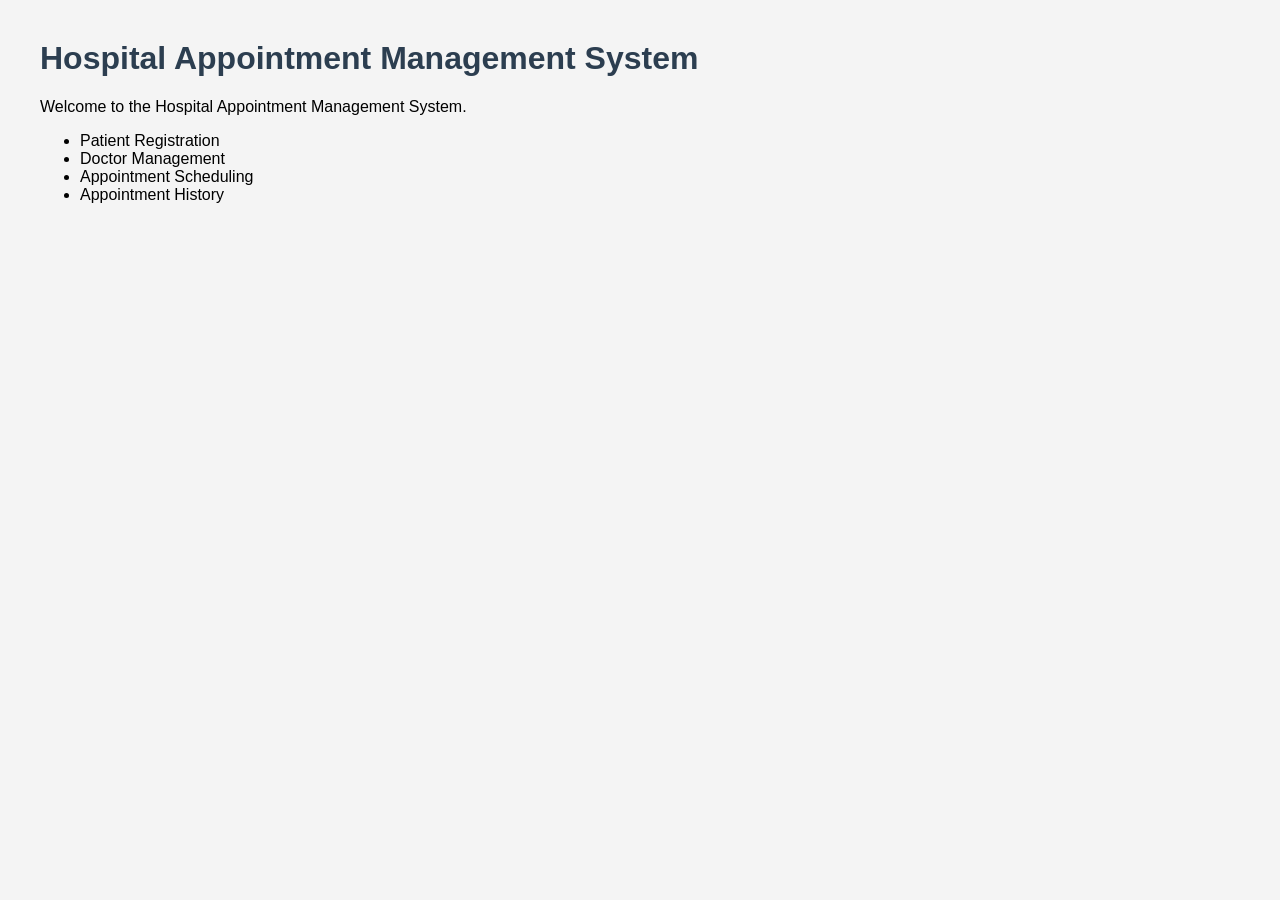
==== index.html @ 6da68ca1 "Create hospital appointment system structure" ====
<!DOCTYPE html>
<html>
<head>
    <title>Hospital Appointment Management System</title>
    <link rel="stylesheet" href="style.css">
</head>
<body>

<h1>Hospital Appointment Management System</h1>

<p>Welcome to the Hospital Appointment Management System.</p>

<ul>
    <li>Patient Registration</li>
    <li>Doctor Management</li>
    <li>Appointment Scheduling</li>
    <li>Appointment History</li>
</ul>

</body>
</html>
---- style.css ----
body {
    font-family: Arial;
    margin: 40px;
    background-color: #f4f4f4;
}

h1 {
    color: #2c3e50;
}
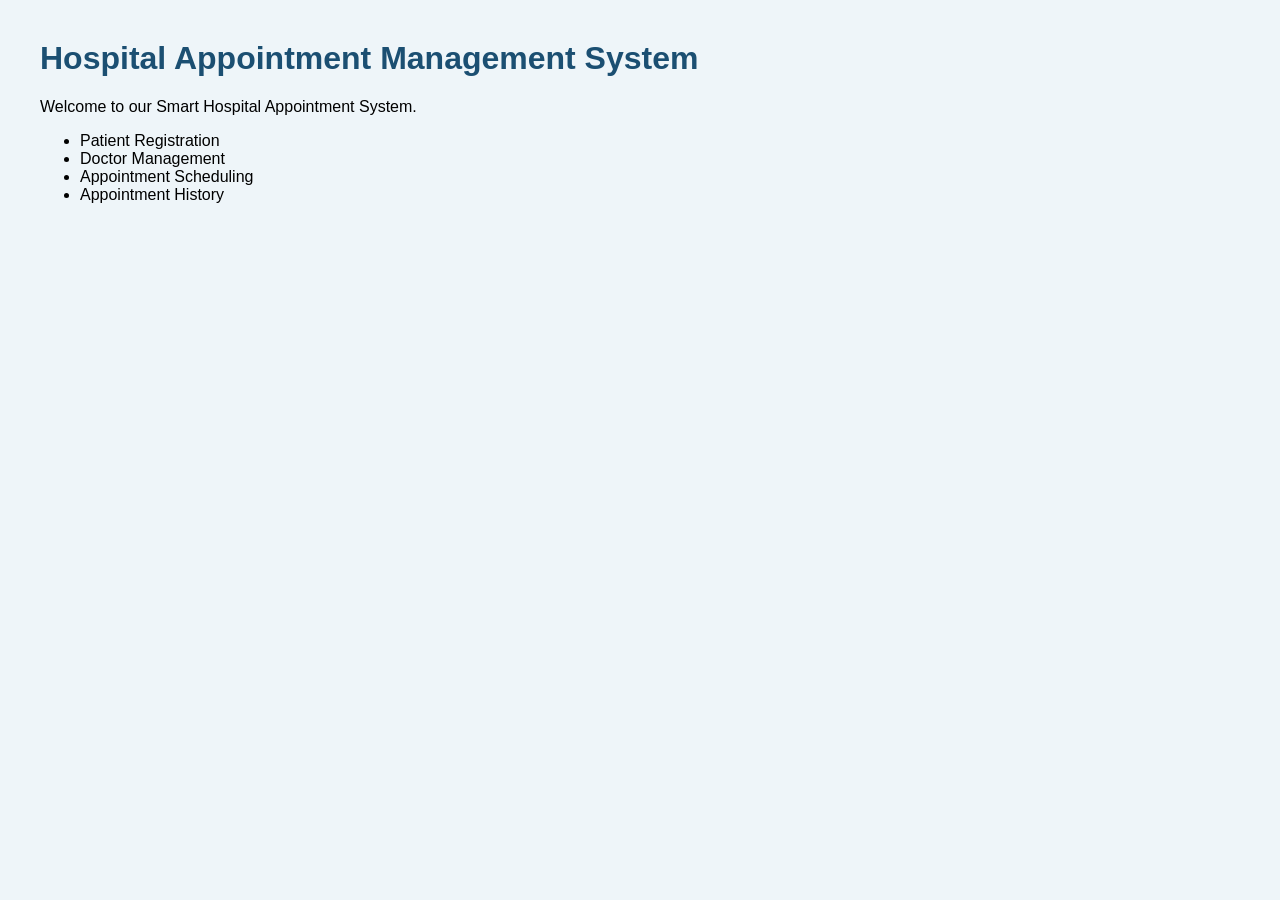
==== commit b768a376: "Update hospital system welcome message" ====
--- a/index.html
+++ b/index.html
@@ -8,7 +8,7 @@
 
 <h1>Hospital Appointment Management System</h1>
 
-<p>Welcome to the Hospital Appointment Management System.</p>
+<p>Welcome to our Smart Hospital Appointment System.</p>
 
 <ul>
     <li>Patient Registration</li>
--- a/style.css
+++ b/style.css
@@ -1,9 +1,17 @@
 body {
     font-family: Arial;
     margin: 40px;
-    background-color: #f4f4f4;
+    background-color: #eef5f9;
 }
 
 h1 {
-    color: #2c3e50;
+    color: #1b4f72;
+}
+
+h2 {
+    color: #2874a6;
+}
+
+button {
+    padding: 10px 20px;
 }
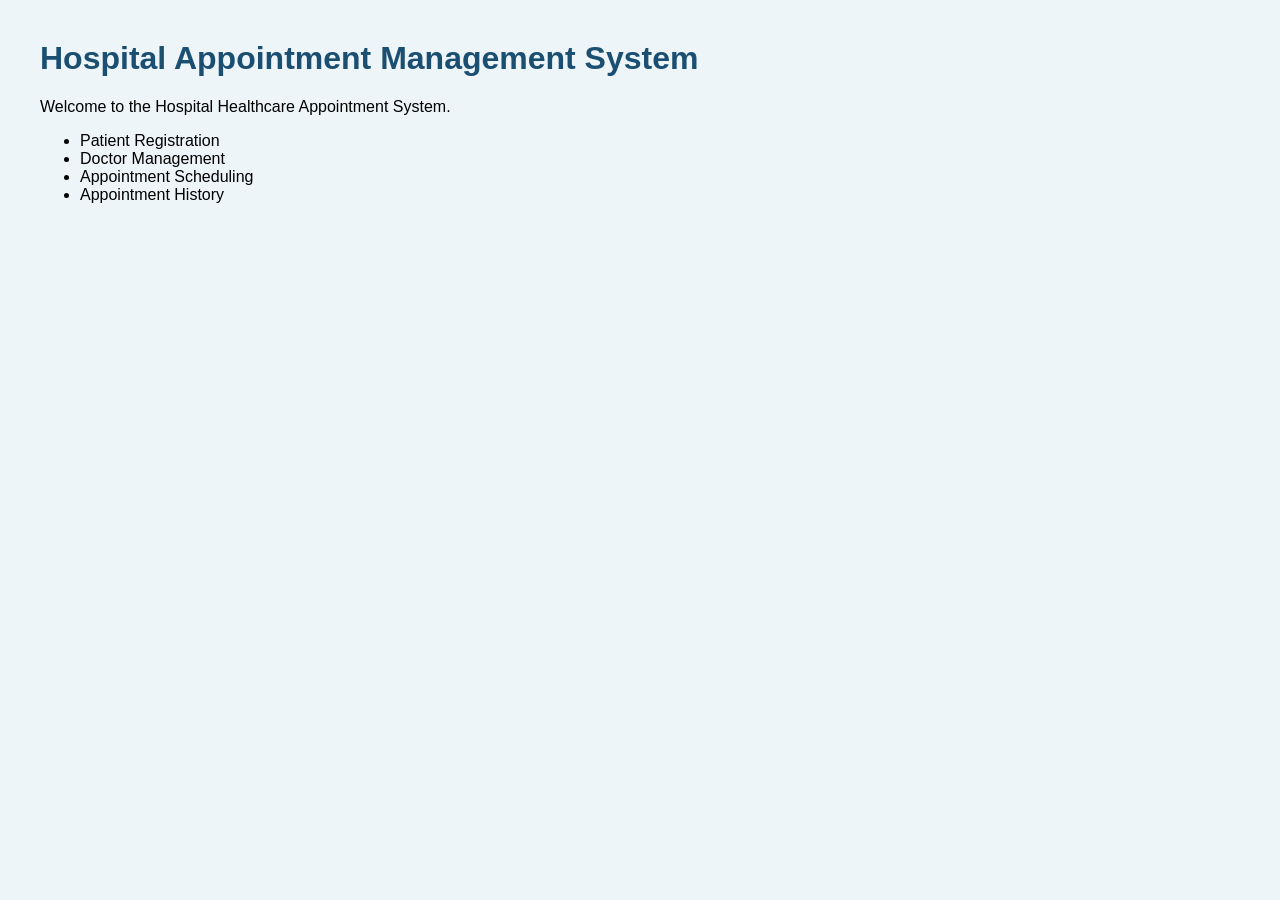
==== commit e161bacc: "Update hospital welcome message" ====
--- a/index.html
+++ b/index.html
@@ -8,7 +8,7 @@
 
 <h1>Hospital Appointment Management System</h1>
 
-<p>Welcome to our Smart Hospital Appointment System.</p>
+<p>Welcome to the Hospital Healthcare Appointment System.</p>
 
 <ul>
     <li>Patient Registration</li>
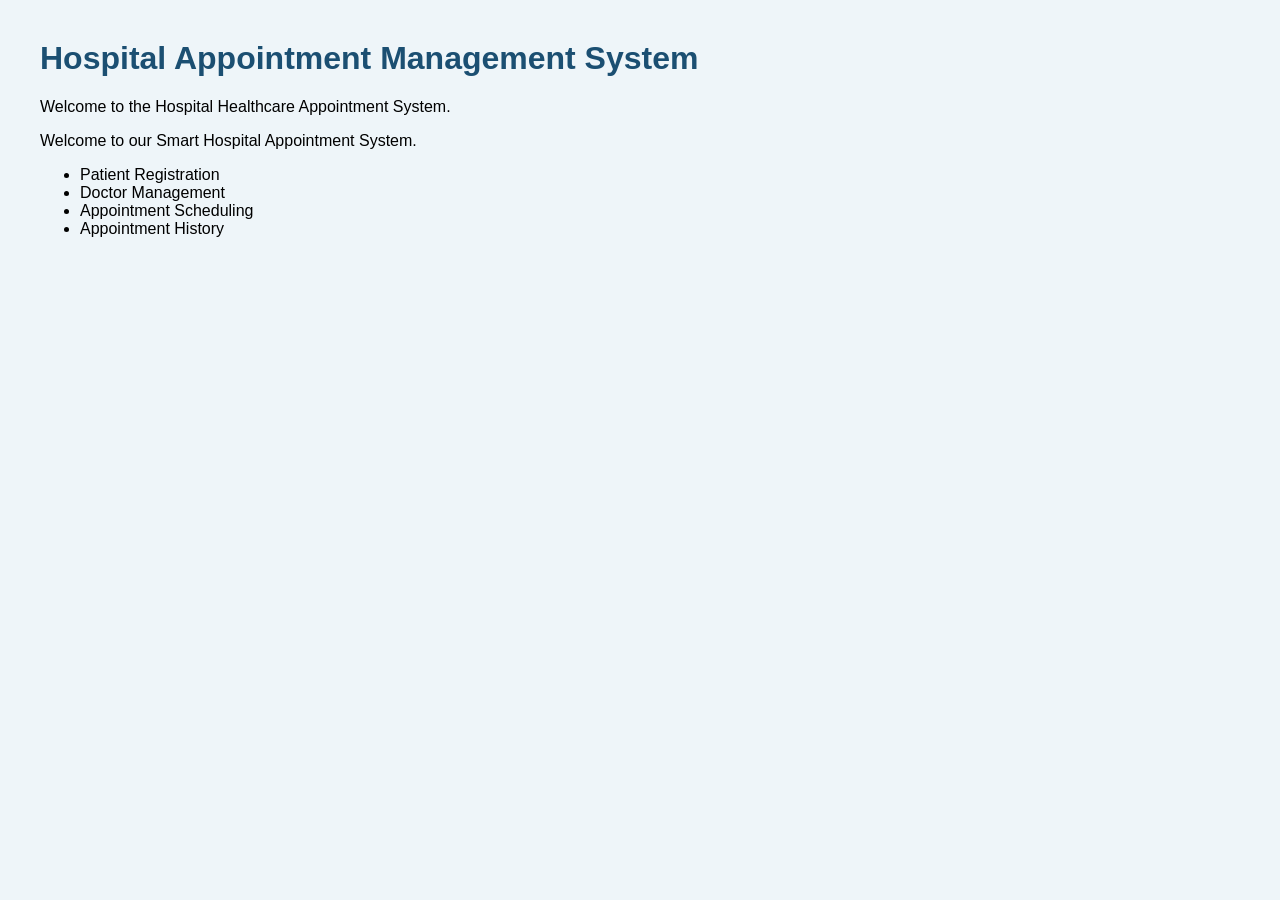
==== commit 92ded062: "Resolve welcome message merge conflict" ====
--- a/index.html
+++ b/index.html
@@ -8,7 +8,11 @@
 
 <h1>Hospital Appointment Management System</h1>
 
+
 <p>Welcome to the Hospital Healthcare Appointment System.</p>
+
+<p>Welcome to our Smart Hospital Appointment System.</p>
+
 
 <ul>
     <li>Patient Registration</li>
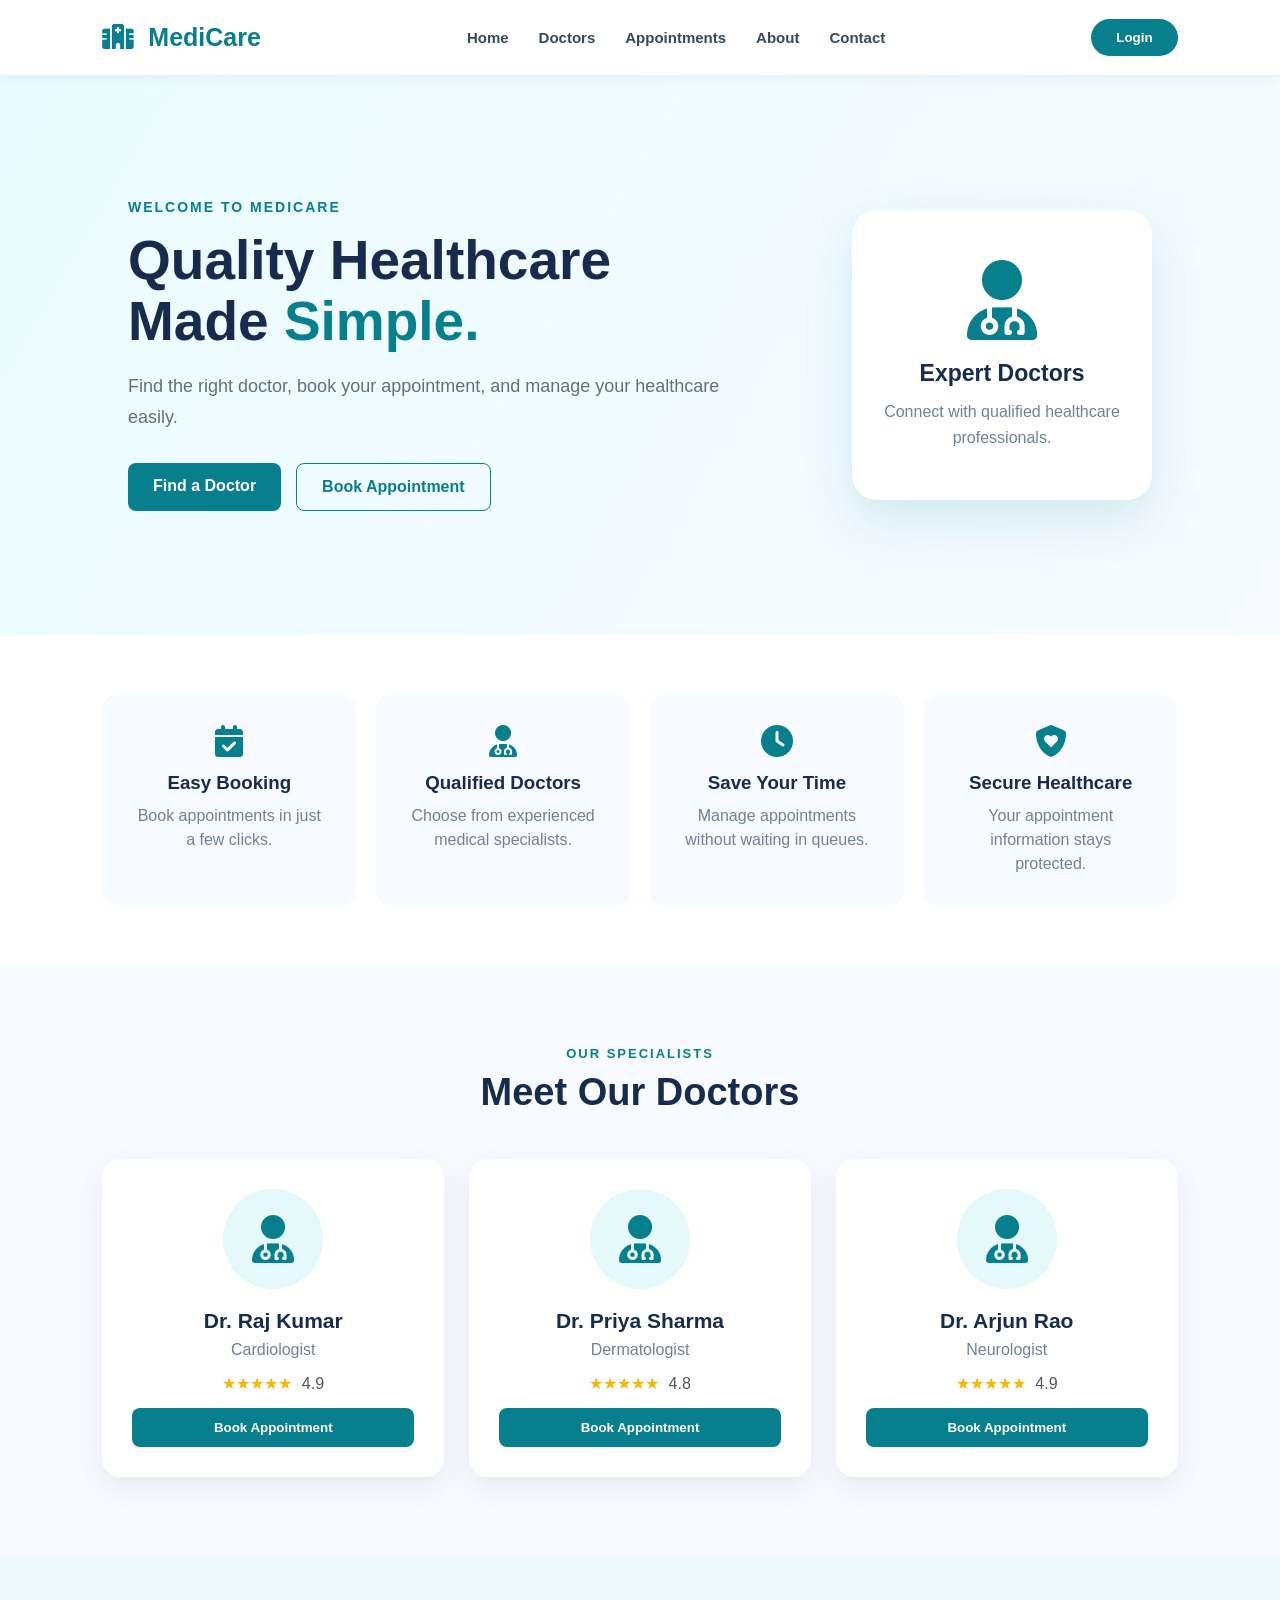
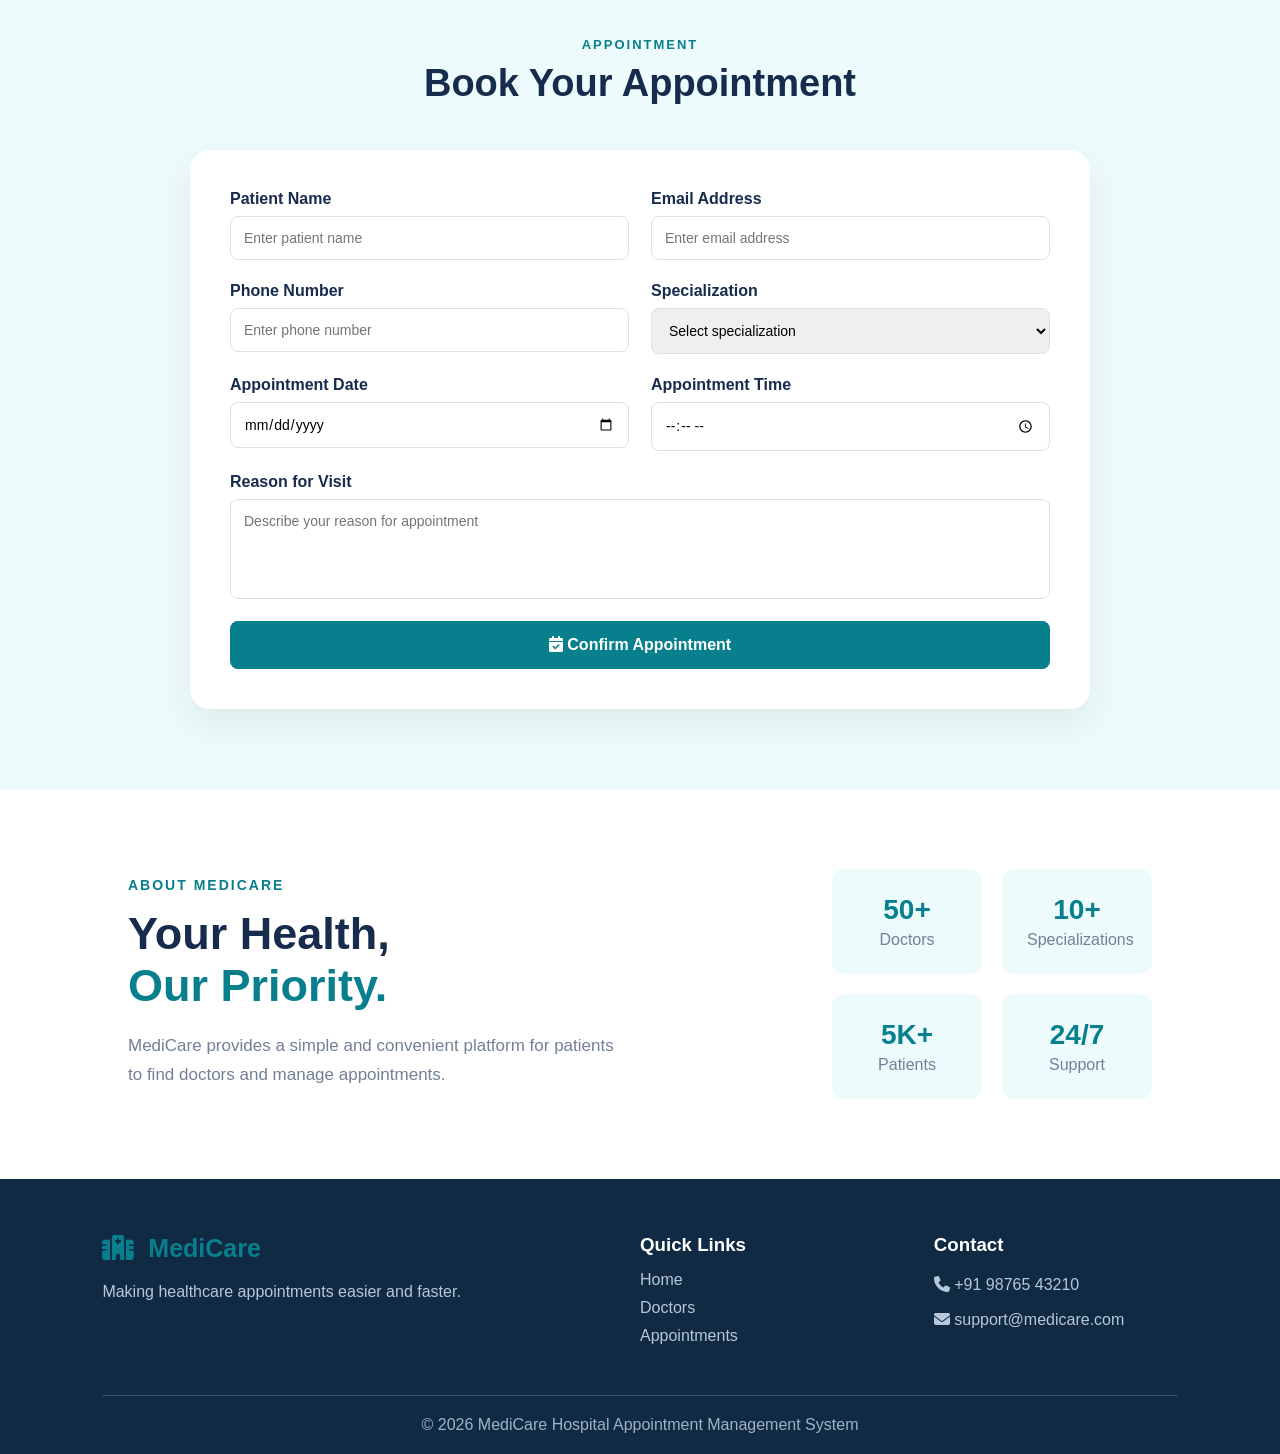
==== commit 7088ed41: "Update hospital appointment management system UI" ====
--- a/index.html
+++ b/index.html
@@ -1,25 +1,242 @@
 <!DOCTYPE html>
-<html>
+<html lang="en">
 <head>
+    <meta charset="UTF-8">
+    <meta name="viewport" content="width=device-width, initial-scale=1.0">
     <title>Hospital Appointment Management System</title>
     <link rel="stylesheet" href="style.css">
+    <link rel="stylesheet" href="https://cdnjs.cloudflare.com/ajax/libs/font-awesome/6.5.2/css/all.min.css">
 </head>
 <body>
 
-<h1>Hospital Appointment Management System</h1>
-
-
-<p>Welcome to the Hospital Healthcare Appointment System.</p>
-
-<p>Welcome to our Smart Hospital Appointment System.</p>
-
-
-<ul>
-    <li>Patient Registration</li>
-    <li>Doctor Management</li>
-    <li>Appointment Scheduling</li>
-    <li>Appointment History</li>
-</ul>
+<header>
+    <div class="logo">
+        <i class="fa-solid fa-hospital"></i>
+        MediCare
+    </div>
+
+    <nav>
+        <a href="#home">Home</a>
+        <a href="#doctors">Doctors</a>
+        <a href="#appointments">Appointments</a>
+        <a href="#about">About</a>
+        <a href="#contact">Contact</a>
+    </nav>
+
+    <button class="login-btn">Login</button>
+</header>
+
+<section class="hero" id="home">
+    <div class="hero-content">
+        <p class="welcome">WELCOME TO MEDICARE</p>
+        <h1>Quality Healthcare<br>Made <span>Simple.</span></h1>
+        <p>
+            Find the right doctor, book your appointment,
+            and manage your healthcare easily.
+        </p>
+
+        <div class="hero-buttons">
+            <a href="#doctors" class="primary-btn">Find a Doctor</a>
+            <a href="#appointments" class="secondary-btn">Book Appointment</a>
+        </div>
+    </div>
+
+    <div class="hero-card">
+        <i class="fa-solid fa-user-doctor"></i>
+        <h3>Expert Doctors</h3>
+        <p>Connect with qualified healthcare professionals.</p>
+    </div>
+</section>
+
+<section class="services">
+    <div class="service">
+        <i class="fa-solid fa-calendar-check"></i>
+        <h3>Easy Booking</h3>
+        <p>Book appointments in just a few clicks.</p>
+    </div>
+
+    <div class="service">
+        <i class="fa-solid fa-user-doctor"></i>
+        <h3>Qualified Doctors</h3>
+        <p>Choose from experienced medical specialists.</p>
+    </div>
+
+    <div class="service">
+        <i class="fa-solid fa-clock"></i>
+        <h3>Save Your Time</h3>
+        <p>Manage appointments without waiting in queues.</p>
+    </div>
+
+    <div class="service">
+        <i class="fa-solid fa-shield-heart"></i>
+        <h3>Secure Healthcare</h3>
+        <p>Your appointment information stays protected.</p>
+    </div>
+</section>
+
+<section class="doctors-section" id="doctors">
+    <div class="section-title">
+        <p>OUR SPECIALISTS</p>
+        <h2>Meet Our Doctors</h2>
+    </div>
+
+    <div class="doctor-grid">
+
+        <div class="doctor-card">
+            <div class="doctor-icon">
+                <i class="fa-solid fa-user-doctor"></i>
+            </div>
+            <h3>Dr. Raj Kumar</h3>
+            <p>Cardiologist</p>
+            <div class="rating">★★★★★ <span>4.9</span></div>
+            <button>Book Appointment</button>
+        </div>
+
+        <div class="doctor-card">
+            <div class="doctor-icon">
+                <i class="fa-solid fa-user-doctor"></i>
+            </div>
+            <h3>Dr. Priya Sharma</h3>
+            <p>Dermatologist</p>
+            <div class="rating">★★★★★ <span>4.8</span></div>
+            <button>Book Appointment</button>
+        </div>
+
+        <div class="doctor-card">
+            <div class="doctor-icon">
+                <i class="fa-solid fa-user-doctor"></i>
+            </div>
+            <h3>Dr. Arjun Rao</h3>
+            <p>Neurologist</p>
+            <div class="rating">★★★★★ <span>4.9</span></div>
+            <button>Book Appointment</button>
+        </div>
+
+    </div>
+</section>
+
+<section class="appointment-section" id="appointments">
+
+    <div class="section-title">
+        <p>APPOINTMENT</p>
+        <h2>Book Your Appointment</h2>
+    </div>
+
+    <form class="appointment-form">
+
+        <div class="form-group">
+            <label>Patient Name</label>
+            <input type="text" placeholder="Enter patient name">
+        </div>
+
+        <div class="form-group">
+            <label>Email Address</label>
+            <input type="email" placeholder="Enter email address">
+        </div>
+
+        <div class="form-group">
+            <label>Phone Number</label>
+            <input type="tel" placeholder="Enter phone number">
+        </div>
+
+        <div class="form-group">
+            <label>Specialization</label>
+            <select>
+                <option>Select specialization</option>
+                <option>Cardiology</option>
+                <option>Dermatology</option>
+                <option>Neurology</option>
+                <option>Orthopedics</option>
+                <option>Pediatrics</option>
+            </select>
+        </div>
+
+        <div class="form-group">
+            <label>Appointment Date</label>
+            <input type="date">
+        </div>
+
+        <div class="form-group">
+            <label>Appointment Time</label>
+            <input type="time">
+        </div>
+
+        <div class="form-group full">
+            <label>Reason for Visit</label>
+            <textarea placeholder="Describe your reason for appointment"></textarea>
+        </div>
+
+        <button class="submit-btn" type="submit">
+            <i class="fa-solid fa-calendar-check"></i>
+            Confirm Appointment
+        </button>
+
+    </form>
+</section>
+
+<section class="about" id="about">
+    <div>
+        <p class="welcome">ABOUT MEDICARE</p>
+        <h2>Your Health,<br><span>Our Priority.</span></h2>
+        <p>
+            MediCare provides a simple and convenient platform
+            for patients to find doctors and manage appointments.
+        </p>
+    </div>
+
+    <div class="about-stats">
+        <div>
+            <h3>50+</h3>
+            <p>Doctors</p>
+        </div>
+
+        <div>
+            <h3>10+</h3>
+            <p>Specializations</p>
+        </div>
+
+        <div>
+            <h3>5K+</h3>
+            <p>Patients</p>
+        </div>
+
+        <div>
+            <h3>24/7</h3>
+            <p>Support</p>
+        </div>
+    </div>
+</section>
+
+<footer id="contact">
+
+    <div class="footer-content">
+        <div>
+            <div class="logo">
+                <i class="fa-solid fa-hospital"></i>
+                MediCare
+            </div>
+            <p>Making healthcare appointments easier and faster.</p>
+        </div>
+
+        <div>
+            <h3>Quick Links</h3>
+            <a href="#home">Home</a>
+            <a href="#doctors">Doctors</a>
+            <a href="#appointments">Appointments</a>
+        </div>
+
+        <div>
+            <h3>Contact</h3>
+            <p><i class="fa-solid fa-phone"></i> +91 98765 43210</p>
+            <p><i class="fa-solid fa-envelope"></i> support@medicare.com</p>
+        </div>
+    </div>
+
+    <div class="copyright">
+        © 2026 MediCare Hospital Appointment Management System
+    </div>
+
+</footer>
 
 </body>
 </html>
--- a/style.css
+++ b/style.css
@@ -1,17 +1,468 @@
+* {
+    margin: 0;
+    padding: 0;
+    box-sizing: border-box;
+    font-family: Arial, sans-serif;
+}
+
+html {
+    scroll-behavior: smooth;
+}
+
 body {
-    font-family: Arial;
-    margin: 40px;
-    background-color: #eef5f9;
-}
-
-h1 {
-    color: #1b4f72;
-}
-
-h2 {
-    color: #2874a6;
-}
-
-button {
-    padding: 10px 20px;
+    background: #f7fbff;
+    color: #172b4d;
+}
+
+header {
+    height: 75px;
+    display: flex;
+    align-items: center;
+    justify-content: space-between;
+    padding: 0 8%;
+    background: white;
+    box-shadow: 0 2px 15px rgba(0,0,0,0.06);
+    position: sticky;
+    top: 0;
+    z-index: 1000;
+}
+
+.logo {
+    font-size: 25px;
+    font-weight: bold;
+    color: #087f8c;
+}
+
+.logo i {
+    margin-right: 8px;
+}
+
+nav {
+    display: flex;
+    gap: 30px;
+}
+
+nav a {
+    text-decoration: none;
+    color: #34495e;
+    font-size: 15px;
+    font-weight: 600;
+}
+
+nav a:hover {
+    color: #087f8c;
+}
+
+.login-btn {
+    border: none;
+    background: #087f8c;
+    color: white;
+    padding: 11px 25px;
+    border-radius: 25px;
+    cursor: pointer;
+    font-weight: bold;
+}
+
+.hero {
+    min-height: 560px;
+    padding: 80px 10%;
+    display: flex;
+    align-items: center;
+    justify-content: space-between;
+    background: linear-gradient(120deg, #eafcff, #f7fbff);
+}
+
+.hero-content {
+    max-width: 600px;
+}
+
+.welcome {
+    color: #087f8c;
+    font-size: 14px;
+    font-weight: bold;
+    letter-spacing: 2px;
+    margin-bottom: 15px;
+}
+
+.hero h1 {
+    font-size: 55px;
+    line-height: 1.1;
+    margin-bottom: 20px;
+}
+
+.hero h1 span,
+.about h2 span {
+    color: #087f8c;
+}
+
+.hero-content > p:not(.welcome) {
+    font-size: 18px;
+    line-height: 1.7;
+    color: #617080;
+    margin-bottom: 30px;
+}
+
+.hero-buttons {
+    display: flex;
+    gap: 15px;
+}
+
+.primary-btn,
+.secondary-btn {
+    text-decoration: none;
+    padding: 14px 25px;
+    border-radius: 8px;
+    font-weight: bold;
+}
+
+.primary-btn {
+    background: #087f8c;
+    color: white;
+}
+
+.secondary-btn {
+    border: 1px solid #087f8c;
+    color: #087f8c;
+}
+
+.hero-card {
+    width: 300px;
+    padding: 50px 30px;
+    background: white;
+    border-radius: 25px;
+    text-align: center;
+    box-shadow: 0 20px 50px rgba(8,127,140,0.15);
+}
+
+.hero-card i {
+    font-size: 80px;
+    color: #087f8c;
+    margin-bottom: 20px;
+}
+
+.hero-card h3 {
+    font-size: 23px;
+    margin-bottom: 12px;
+}
+
+.hero-card p {
+    color: #718096;
+    line-height: 1.6;
+}
+
+.services {
+    display: grid;
+    grid-template-columns: repeat(4, 1fr);
+    gap: 20px;
+    padding: 60px 8%;
+    background: white;
+}
+
+.service {
+    padding: 30px;
+    border-radius: 15px;
+    background: #f7fbff;
+    text-align: center;
+}
+
+.service i {
+    font-size: 32px;
+    color: #087f8c;
+    margin-bottom: 15px;
+}
+
+.service h3 {
+    margin-bottom: 10px;
+}
+
+.service p {
+    color: #718096;
+    line-height: 1.5;
+}
+
+.doctors-section,
+.appointment-section {
+    padding: 80px 8%;
+}
+
+.section-title {
+    text-align: center;
+    margin-bottom: 45px;
+}
+
+.section-title p {
+    color: #087f8c;
+    font-weight: bold;
+    letter-spacing: 2px;
+    font-size: 13px;
+}
+
+.section-title h2 {
+    font-size: 38px;
+    margin-top: 10px;
+}
+
+.doctor-grid {
+    display: grid;
+    grid-template-columns: repeat(3, 1fr);
+    gap: 25px;
+}
+
+.doctor-card {
+    background: white;
+    padding: 30px;
+    text-align: center;
+    border-radius: 18px;
+    box-shadow: 0 10px 30px rgba(0,0,0,0.07);
+}
+
+.doctor-icon {
+    width: 100px;
+    height: 100px;
+    margin: auto;
+    border-radius: 50%;
+    background: #e5f8fa;
+    display: flex;
+    align-items: center;
+    justify-content: center;
+}
+
+.doctor-icon i {
+    font-size: 48px;
+    color: #087f8c;
+}
+
+.doctor-card h3 {
+    margin-top: 20px;
+    font-size: 21px;
+}
+
+.doctor-card > p {
+    color: #718096;
+    margin: 8px 0;
+}
+
+.rating {
+    color: #f5b700;
+    margin: 15px 0;
+}
+
+.rating span {
+    color: #555;
+    margin-left: 5px;
+}
+
+.doctor-card button {
+    width: 100%;
+    border: none;
+    padding: 12px;
+    border-radius: 8px;
+    background: #087f8c;
+    color: white;
+    cursor: pointer;
+    font-weight: bold;
+}
+
+.appointment-section {
+    background: #eefbfd;
+}
+
+.appointment-form {
+    max-width: 900px;
+    margin: auto;
+    background: white;
+    padding: 40px;
+    border-radius: 20px;
+    box-shadow: 0 15px 40px rgba(0,0,0,0.07);
+    display: grid;
+    grid-template-columns: 1fr 1fr;
+    gap: 22px;
+}
+
+.form-group {
+    display: flex;
+    flex-direction: column;
+}
+
+.form-group label {
+    font-weight: bold;
+    margin-bottom: 8px;
+}
+
+.form-group input,
+.form-group select,
+.form-group textarea {
+    padding: 13px;
+    border: 1px solid #d8e1e8;
+    border-radius: 8px;
+    outline: none;
+    font-size: 14px;
+}
+
+.form-group input:focus,
+.form-group select:focus,
+.form-group textarea:focus {
+    border-color: #087f8c;
+}
+
+.form-group textarea {
+    height: 100px;
+    resize: none;
+}
+
+.full {
+    grid-column: 1 / 3;
+}
+
+.submit-btn {
+    grid-column: 1 / 3;
+    padding: 15px;
+    border: none;
+    border-radius: 8px;
+    background: #087f8c;
+    color: white;
+    font-size: 16px;
+    font-weight: bold;
+    cursor: pointer;
+}
+
+.about {
+    padding: 80px 10%;
+    display: flex;
+    justify-content: space-between;
+    align-items: center;
+    background: white;
+}
+
+.about h2 {
+    font-size: 45px;
+    margin-bottom: 20px;
+}
+
+.about > div:first-child {
+    max-width: 500px;
+}
+
+.about > div:first-child > p:last-child {
+    color: #718096;
+    line-height: 1.7;
+    font-size: 17px;
+}
+
+.about-stats {
+    display: grid;
+    grid-template-columns: 1fr 1fr;
+    gap: 20px;
+}
+
+.about-stats div {
+    width: 150px;
+    padding: 25px;
+    text-align: center;
+    border-radius: 12px;
+    background: #eefbfd;
+}
+
+.about-stats h3 {
+    color: #087f8c;
+    font-size: 28px;
+}
+
+.about-stats p {
+    margin-top: 5px;
+    color: #718096;
+}
+
+footer {
+    background: #102a43;
+    color: white;
+    padding: 55px 8% 20px;
+}
+
+.footer-content {
+    display: grid;
+    grid-template-columns: 2fr 1fr 1fr;
+    gap: 50px;
+}
+
+footer .logo {
+    margin-bottom: 15px;
+}
+
+footer p {
+    color: #b8c7d9;
+    line-height: 1.7;
+    margin-bottom: 8px;
+}
+
+footer h3 {
+    margin-bottom: 15px;
+}
+
+footer a {
+    display: block;
+    text-decoration: none;
+    color: #b8c7d9;
+    margin-bottom: 10px;
+}
+
+footer a:hover {
+    color: white;
+}
+
+.copyright {
+    text-align: center;
+    border-top: 1px solid #31506d;
+    margin-top: 40px;
+    padding-top: 20px;
+    color: #9fb2c6;
+}
+
+@media (max-width: 900px) {
+
+    nav {
+        display: none;
+    }
+
+    .hero {
+        flex-direction: column;
+        gap: 40px;
+        text-align: center;
+    }
+
+    .hero-buttons {
+        justify-content: center;
+    }
+
+    .services,
+    .doctor-grid {
+        grid-template-columns: 1fr 1fr;
+    }
+
+    .about {
+        flex-direction: column;
+        gap: 40px;
+    }
+}
+
+@media (max-width: 600px) {
+
+    .hero h1 {
+        font-size: 40px;
+    }
+
+    .services,
+    .doctor-grid,
+    .appointment-form {
+        grid-template-columns: 1fr;
+    }
+
+    .full,
+    .submit-btn {
+        grid-column: 1;
+    }
+
+    .about-stats {
+        grid-template-columns: 1fr 1fr;
+    }
 }
